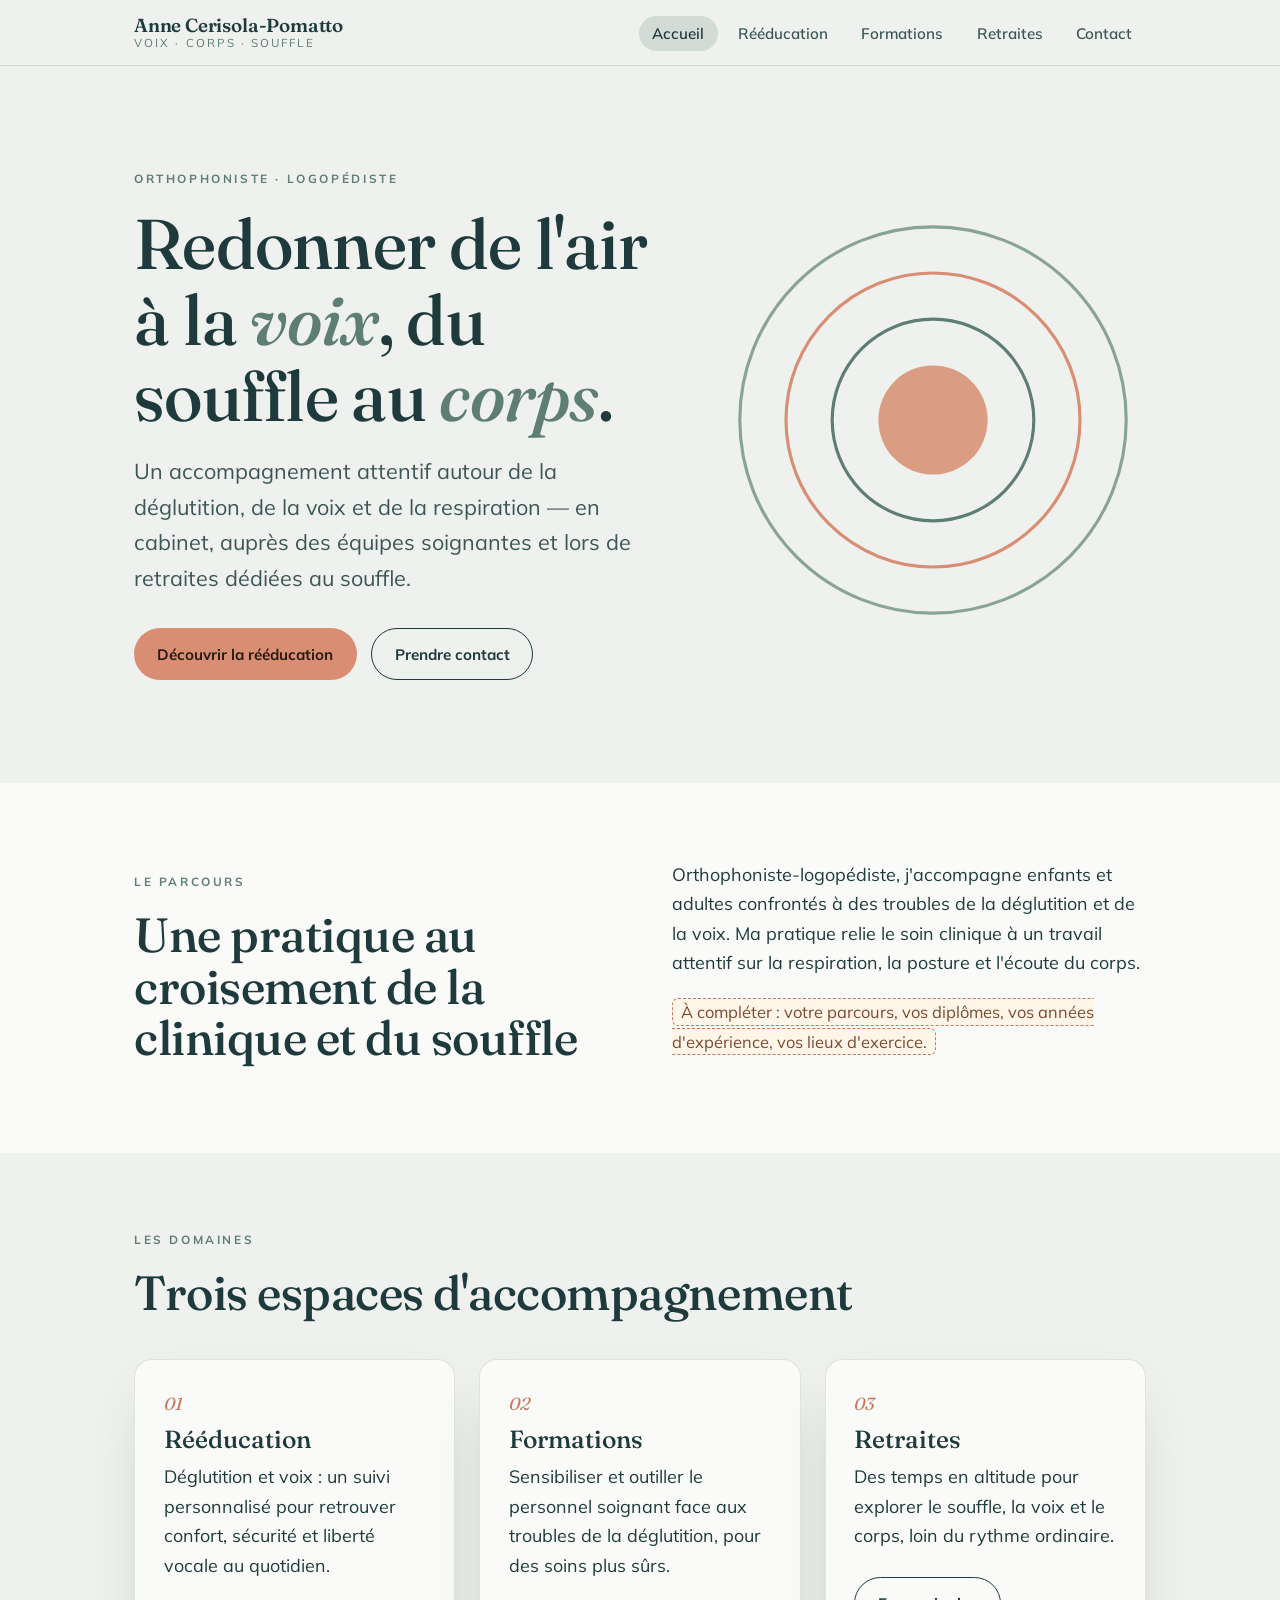
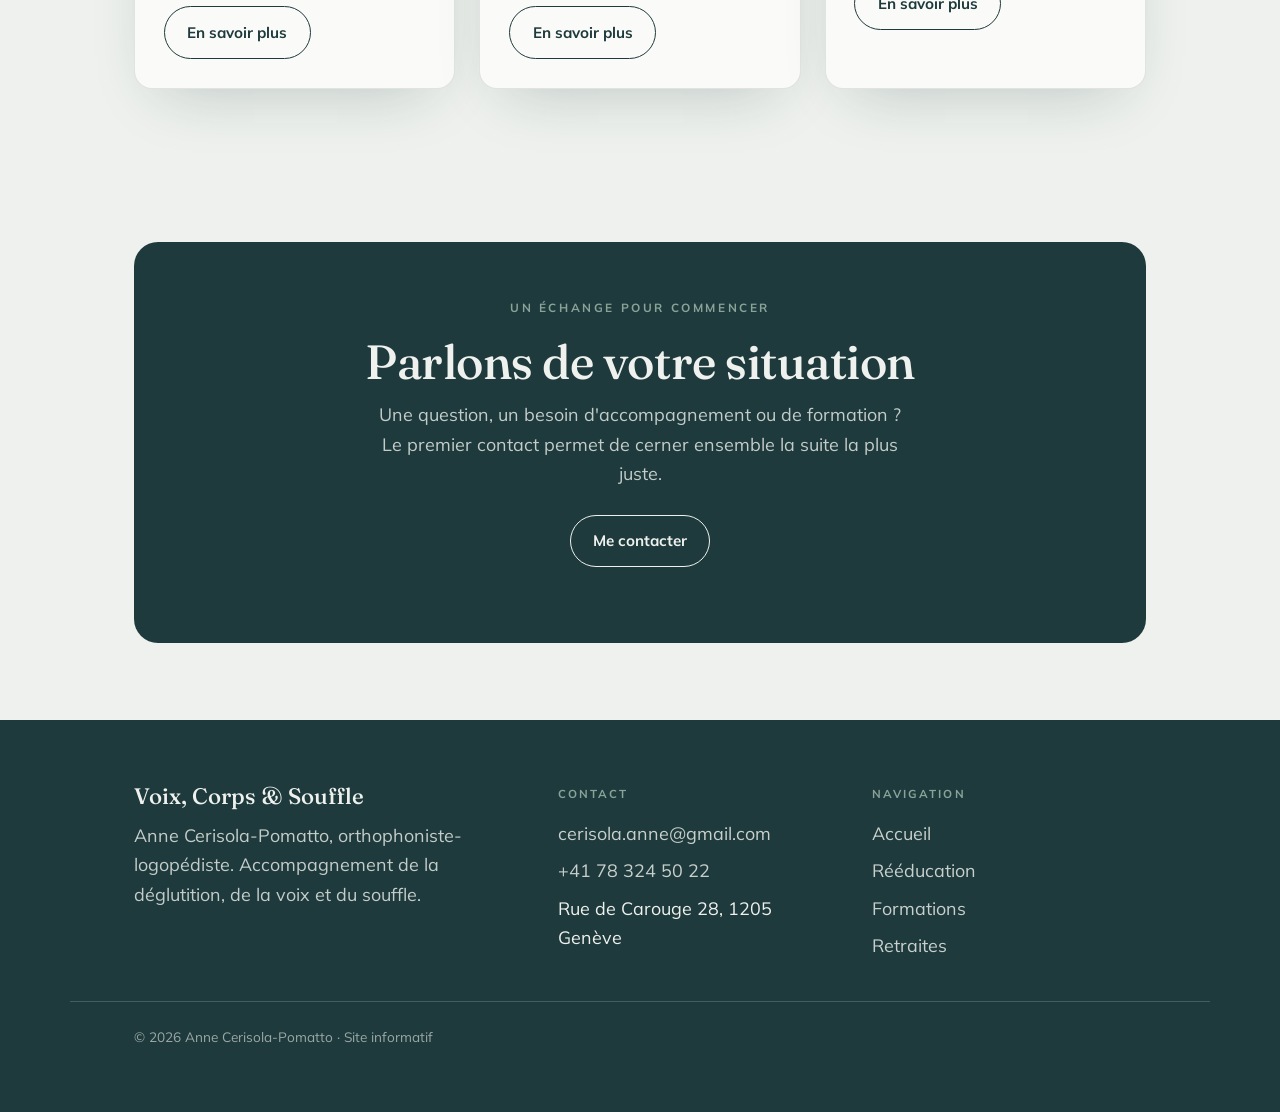
==== index.html @ 16ce8995 "Rename index (1).html to index.html" ====
<!DOCTYPE html>
<html lang="fr">
<head>
<meta charset="UTF-8">
<meta name="viewport" content="width=device-width, initial-scale=1.0">
<title>Anne Cerisola-Pomatto — Orthophoniste · Voix, Corps &amp; Souffle</title>
<meta name="description" content="Anne Cerisola-Pomatto, orthophoniste-logopédiste. Rééducation de la déglutition et de la voix, formation du personnel soignant et retraites autour du souffle et du corps.">
<link rel="stylesheet" href="style.css">
</head>
<body>

<header class="site-header">
  <nav class="nav wrap" aria-label="Navigation principale">
    <a class="brand" href="index.html">
      <b>Anne Cerisola-Pomatto</b>
      <span>Voix · Corps · Souffle</span>
    </a>
    <button class="nav-toggle" aria-label="Ouvrir le menu" aria-expanded="false" aria-controls="nav-links">
      <svg width="22" height="22" viewBox="0 0 24 24" fill="none" stroke="currentColor" stroke-width="2"><line x1="3" y1="6" x2="21" y2="6"/><line x1="3" y1="12" x2="21" y2="12"/><line x1="3" y1="18" x2="21" y2="18"/></svg>
    </button>
    <ul class="nav-links" id="nav-links">
      <li><a href="index.html" class="is-active" aria-current="page">Accueil</a></li>
      <li><a href="reeducation.html">Rééducation</a></li>
      <li><a href="formations.html">Formations</a></li>
      <li><a href="retraites.html">Retraites</a></li>
      <li><a href="#contact">Contact</a></li>
    </ul>
  </nav>
</header>

<main>

  <!-- HÉRO -->
  <section class="hero">
    <div class="wrap hero-inner">
      <div>
        <p class="eyebrow">Orthophoniste · Logopédiste</p>
        <h1>Redonner de l'air à la <em>voix</em>, du souffle au <em>corps</em>.</h1>
        <p class="lead">Un accompagnement attentif autour de la déglutition, de la voix et de la respiration — en cabinet, auprès des équipes soignantes et lors de retraites dédiées au souffle.</p>
        <div class="hero-cta">
          <a class="btn btn-primary" href="reeducation.html">Découvrir la rééducation</a>
          <a class="btn btn-ghost" href="#contact">Prendre contact</a>
        </div>
      </div>

      <!-- Signature : ondes de souffle -->
      <div class="breath" aria-hidden="true">
        <svg viewBox="0 0 200 200">
          <circle class="ring r1" cx="100" cy="100" r="92" fill="none" stroke="#8AA399" stroke-width="1.5"/>
          <circle class="ring r2" cx="100" cy="100" r="70" fill="none" stroke="#D98E73" stroke-width="1.5"/>
          <circle class="ring r3" cx="100" cy="100" r="48" fill="none" stroke="#5E7D74" stroke-width="1.5"/>
          <circle class="core" cx="100" cy="100" r="26" fill="#D98E73" opacity="0.85"/>
        </svg>
      </div>
    </div>
  </section>

  <!-- INTRODUCTION / PARCOURS -->
  <section class="section section--paper">
    <div class="wrap split">
      <div>
        <p class="eyebrow">Le parcours</p>
        <h2>Une pratique au croisement de la clinique et du souffle</h2>
      </div>
      <div>
        <p>Orthophoniste-logopédiste, j'accompagne enfants et adultes confrontés à des troubles de la déglutition et de la voix. Ma pratique relie le soin clinique à un travail attentif sur la respiration, la posture et l'écoute du corps.</p>
        <p><span class="todo">À compléter : votre parcours, vos diplômes, vos années d'expérience, vos lieux d'exercice.</span></p>
      </div>
    </div>
  </section>

  <!-- EXPERTISE / DOMAINES -->
  <section class="section">
    <div class="wrap">
      <p class="eyebrow">Les domaines</p>
      <h2 style="margin-bottom:2.5rem;">Trois espaces d'accompagnement</h2>
      <div class="grid grid-3">
        <article class="card">
          <span class="num">01</span>
          <h3>Rééducation</h3>
          <p>Déglutition et voix : un suivi personnalisé pour retrouver confort, sécurité et liberté vocale au quotidien.</p>
          <p><a class="btn btn-ghost" href="reeducation.html" style="margin-top:.4rem;">En savoir plus</a></p>
        </article>
        <article class="card">
          <span class="num">02</span>
          <h3>Formations</h3>
          <p>Sensibiliser et outiller le personnel soignant face aux troubles de la déglutition, pour des soins plus sûrs.</p>
          <p><a class="btn btn-ghost" href="formations.html" style="margin-top:.4rem;">En savoir plus</a></p>
        </article>
        <article class="card">
          <span class="num">03</span>
          <h3>Retraites</h3>
          <p>Des temps en altitude pour explorer le souffle, la voix et le corps, loin du rythme ordinaire.</p>
          <p><a class="btn btn-ghost" href="retraites.html" style="margin-top:.4rem;">En savoir plus</a></p>
        </article>
      </div>
    </div>
  </section>

  <!-- BANDEAU CTA -->
  <section class="section">
    <div class="wrap">
      <div class="cta-band">
        <p class="eyebrow" style="color:var(--sage);">Un échange pour commencer</p>
        <h2>Parlons de votre situation</h2>
        <p style="max-width:48ch;">Une question, un besoin d'accompagnement ou de formation&nbsp;? Le premier contact permet de cerner ensemble la suite la plus juste.</p>
        <p style="margin-top:1.6rem;"><a class="btn btn-ghost" href="#contact">Me contacter</a></p>
      </div>
    </div>
  </section>

</main>

<footer class="site-footer" id="contact">
  <div class="wrap footer-grid">
    <div>
      <h3>Voix, Corps &amp; Souffle</h3>
      <p style="color:rgba(238,241,237,.8); max-width:38ch;">Anne Cerisola-Pomatto, orthophoniste-logopédiste. Accompagnement de la déglutition, de la voix et du souffle.</p>
    </div>
    <div>
      <p class="footer-label">Contact</p>
      <ul>
        <li><a href="mailto:cerisola.anne@gmail.com">cerisola.anne@gmail.com</a></li>
        <li><a href="tel:+41783245022">+41 78 324 50 22</a></li>
        <li>Rue de Carouge 28, 1205 Genève</li>
      </ul>
    </div>
    <div>
      <p class="footer-label">Navigation</p>
      <ul>
        <li><a href="index.html">Accueil</a></li>
        <li><a href="reeducation.html">Rééducation</a></li>
        <li><a href="formations.html">Formations</a></li>
        <li><a href="retraites.html">Retraites</a></li>
      </ul>
    </div>
  </div>
  <div class="wrap footer-bottom">
    © <span id="year"></span> Anne Cerisola-Pomatto · Site informatif
  </div>
</footer>

<script src="main.js"></script>
<script>document.getElementById('year').textContent=new Date().getFullYear();</script>
</body>
</html>
---- style.css ----
/* =========================================================
   Voix, Corps & Souffle — feuille de style partagée
   Palette « souffle » : pétrole profond, brume, sauge, corail
   ========================================================= */

@import url('https://fonts.googleapis.com/css2?family=Fraunces:ital,opsz,wght@0,9..144,400;0,9..144,500;0,9..144,600;1,9..144,400&family=Mulish:wght@400;500;600;700&display=swap');

:root{
  --ink:        #1E3A3C;
  --ink-soft:   #3C5658;
  --mist:       #EEF1ED;
  --paper:      #FAFBF8;
  --sage:       #8AA399;
  --sage-deep:  #5E7D74;
  --souffle:    #D98E73;
  --souffle-deep:#C5765B;
  --line:       rgba(30,58,60,.12);
  --shadow:     0 24px 60px -28px rgba(30,58,60,.28);

  --display: "Fraunces", Georgia, serif;
  --body: "Mulish", system-ui, -apple-system, sans-serif;

  --wrap: 1140px;
  --gut: clamp(1.25rem, 5vw, 4rem);
}

*{ box-sizing:border-box; }

html{ scroll-behavior:smooth; }

body{
  margin:0;
  font-family:var(--body);
  color:var(--ink);
  background:var(--mist);
  line-height:1.65;
  font-size:clamp(1rem, .96rem + .25vw, 1.12rem);
  -webkit-font-smoothing:antialiased;
}

img{ max-width:100%; display:block; }
a{ color:inherit; }

/* ---------- Typographie ---------- */
h1,h2,h3{ font-family:var(--display); font-weight:500; line-height:1.08; margin:0; }
h1{ font-size:clamp(2.4rem, 1.6rem + 3.6vw, 4.4rem); letter-spacing:-.01em; }
h2{ font-size:clamp(1.9rem, 1.3rem + 2.4vw, 3rem); letter-spacing:-.01em; }
h3{ font-size:clamp(1.25rem, 1.05rem + .8vw, 1.55rem); }
p{ margin:0 0 1.1em; max-width:62ch; }

.eyebrow{
  font-family:var(--body);
  text-transform:uppercase;
  letter-spacing:.22em;
  font-size:.74rem;
  font-weight:700;
  color:var(--sage-deep);
  margin:0 0 1.1rem;
}

.lead{ font-size:clamp(1.1rem, 1rem + .5vw, 1.35rem); color:var(--ink-soft); }

/* ---------- Mise en page ---------- */
.wrap{ width:min(var(--wrap), 100%); margin-inline:auto; padding-inline:var(--gut); }
.section{ padding-block:clamp(3.5rem, 6vw, 6.5rem); }
.section--paper{ background:var(--paper); }

/* ---------- En-tête / navigation ---------- */
.site-header{
  position:sticky; top:0; z-index:50;
  background:rgba(238,241,237,.82);
  backdrop-filter:blur(10px);
  border-bottom:1px solid var(--line);
}
.nav{
  display:flex; align-items:center; justify-content:space-between;
  gap:1.5rem; padding-block:1rem;
}
.brand{ display:flex; flex-direction:column; line-height:1.1; text-decoration:none; }
.brand b{ font-family:var(--display); font-weight:600; font-size:1.18rem; letter-spacing:-.01em; }
.brand span{ font-size:.72rem; letter-spacing:.18em; text-transform:uppercase; color:var(--sage-deep); }

.nav-links{ display:flex; gap:.4rem; align-items:center; list-style:none; margin:0; padding:0; }
.nav-links a{
  text-decoration:none; font-weight:600; font-size:.95rem;
  padding:.5rem .85rem; border-radius:999px; color:var(--ink-soft);
  transition:color .2s, background .2s;
}
.nav-links a:hover{ color:var(--ink); background:rgba(138,163,153,.18); }
.nav-links a.is-active{ color:var(--ink); background:rgba(138,163,153,.28); }

.nav-toggle{
  display:none; background:none; border:1px solid var(--line);
  border-radius:10px; padding:.5rem .6rem; cursor:pointer; color:var(--ink);
}
.nav-toggle svg{ display:block; }

/* ---------- Boutons ---------- */
.btn{
  display:inline-flex; align-items:center; gap:.5rem;
  font-weight:700; font-size:.95rem; text-decoration:none;
  padding:.8rem 1.4rem; border-radius:999px; cursor:pointer; border:1px solid transparent;
  transition:transform .2s, background .2s, color .2s;
}
.btn-primary{ background:var(--souffle); color:#2a1c14; }
.btn-primary:hover{ background:var(--souffle-deep); color:#fff; transform:translateY(-2px); }
.btn-ghost{ border-color:var(--ink); color:var(--ink); }
.btn-ghost:hover{ background:var(--ink); color:var(--mist); transform:translateY(-2px); }

/* ---------- Hero ---------- */
.hero{ position:relative; overflow:hidden; }
.hero-inner{
  display:grid; grid-template-columns:1.1fr .9fr; gap:clamp(2rem,5vw,4rem);
  align-items:center; padding-block:clamp(3.5rem, 8vw, 7rem);
}
.hero h1{ margin-bottom:1.2rem; }
.hero h1 em{ font-style:italic; color:var(--sage-deep); }
.hero .lead{ margin-bottom:2rem; }
.hero-cta{ display:flex; flex-wrap:wrap; gap:.9rem; }

/* Signature : le « souffle » — ondes concentriques animées */
.breath{ position:relative; aspect-ratio:1; width:100%; max-width:420px; margin-inline:auto; }
.breath svg{ width:100%; height:100%; overflow:visible; }
.breath .ring{ transform-origin:center; transform-box:fill-box; }
.breath .r1{ animation:breathe 7s ease-in-out infinite; }
.breath .r2{ animation:breathe 7s ease-in-out infinite .8s; }
.breath .r3{ animation:breathe 7s ease-in-out infinite 1.6s; }
.breath .core{ animation:pulse 7s ease-in-out infinite; transform-origin:center; transform-box:fill-box; }

@keyframes breathe{
  0%,100%{ transform:scale(.62); opacity:.18; }
  50%{ transform:scale(1); opacity:.55; }
}
@keyframes pulse{
  0%,100%{ transform:scale(.92); }
  50%{ transform:scale(1.06); }
}

/* ---------- Cartes / grilles ---------- */
.grid{ display:grid; gap:1.5rem; }
.grid-2{ grid-template-columns:repeat(2,1fr); }
.grid-3{ grid-template-columns:repeat(3,1fr); }

.card{
  background:var(--paper); border:1px solid var(--line);
  border-radius:18px; padding:1.8rem; box-shadow:var(--shadow);
}
.card .num{
  font-family:var(--display); font-style:italic; font-size:1.1rem;
  color:var(--souffle-deep); margin-bottom:.5rem; display:block;
}
.card h3{ margin-bottom:.6rem; }
.card p:last-child{ margin-bottom:0; }

/* bloc deux colonnes texte + encadré */
.split{ display:grid; grid-template-columns:1fr 1fr; gap:clamp(2rem,5vw,4rem); align-items:center; }
.split.section--paper{ }

.note{
  background:rgba(138,163,153,.14); border-left:3px solid var(--sage);
  padding:1.25rem 1.4rem; border-radius:0 14px 14px 0; margin:1.5rem 0;
}
.note p:last-child{ margin-bottom:0; }

/* liste « cochée » */
.checks{ list-style:none; margin:1.2rem 0; padding:0; display:grid; gap:.7rem; }
.checks li{ position:relative; padding-left:1.9rem; }
.checks li::before{
  content:""; position:absolute; left:0; top:.55em; width:.7rem; height:.7rem;
  border-radius:50%; background:var(--souffle); box-shadow:0 0 0 4px rgba(217,142,115,.22);
}

/* bandeau d'appel à l'action */
.cta-band{ background:var(--ink); color:var(--mist); border-radius:24px; padding:clamp(2rem,5vw,3.5rem); text-align:center; }
.cta-band h2{ color:var(--mist); margin-bottom:.8rem; }
.cta-band p{ margin-inline:auto; color:rgba(238,241,237,.8); }
.cta-band .btn-ghost{ border-color:var(--mist); color:var(--mist); }
.cta-band .btn-ghost:hover{ background:var(--mist); color:var(--ink); }

/* éléments à compléter par l'éditrice du site */
.todo{ background:#FFF6E9; border:1px dashed var(--souffle-deep); color:#7a4a2e;
  padding:.15rem .5rem; border-radius:6px; font-size:.92em; }

/* ---------- Pied de page ---------- */
.site-footer{ background:var(--ink); color:var(--mist); padding-block:clamp(3rem,5vw,4.5rem); }
.footer-grid{ display:grid; grid-template-columns:1.4fr 1fr 1fr; gap:2.5rem; }
.site-footer h3{ color:var(--mist); font-size:1.4rem; margin-bottom:.8rem; }
.site-footer a{ color:rgba(238,241,237,.82); text-decoration:none; }
.site-footer a:hover{ color:#fff; text-decoration:underline; }
.site-footer ul{ list-style:none; margin:0; padding:0; display:grid; gap:.5rem; }
.footer-label{ text-transform:uppercase; letter-spacing:.18em; font-size:.72rem; font-weight:700; color:var(--sage); margin-bottom:1rem; }
.footer-bottom{ border-top:1px solid rgba(238,241,237,.18); margin-top:2.5rem; padding-top:1.5rem; font-size:.85rem; color:rgba(238,241,237,.6); }

/* ---------- Responsive ---------- */
@media (max-width:860px){
  .hero-inner{ grid-template-columns:1fr; }
  .breath{ order:-1; max-width:300px; }
  .grid-2,.grid-3,.split,.footer-grid{ grid-template-columns:1fr; }
  .nav-toggle{ display:inline-flex; }
  .nav-links{
    position:absolute; top:100%; left:0; right:0;
    flex-direction:column; align-items:stretch; gap:.25rem;
    background:var(--mist); border-bottom:1px solid var(--line);
    padding:1rem var(--gut); display:none;
  }
  .nav-links.open{ display:flex; }
  .nav-links a{ padding:.7rem .9rem; }
}

@media (prefers-reduced-motion:reduce){
  *{ animation:none !important; scroll-behavior:auto; }
}

:focus-visible{ outline:3px solid var(--souffle); outline-offset:3px; border-radius:6px; }
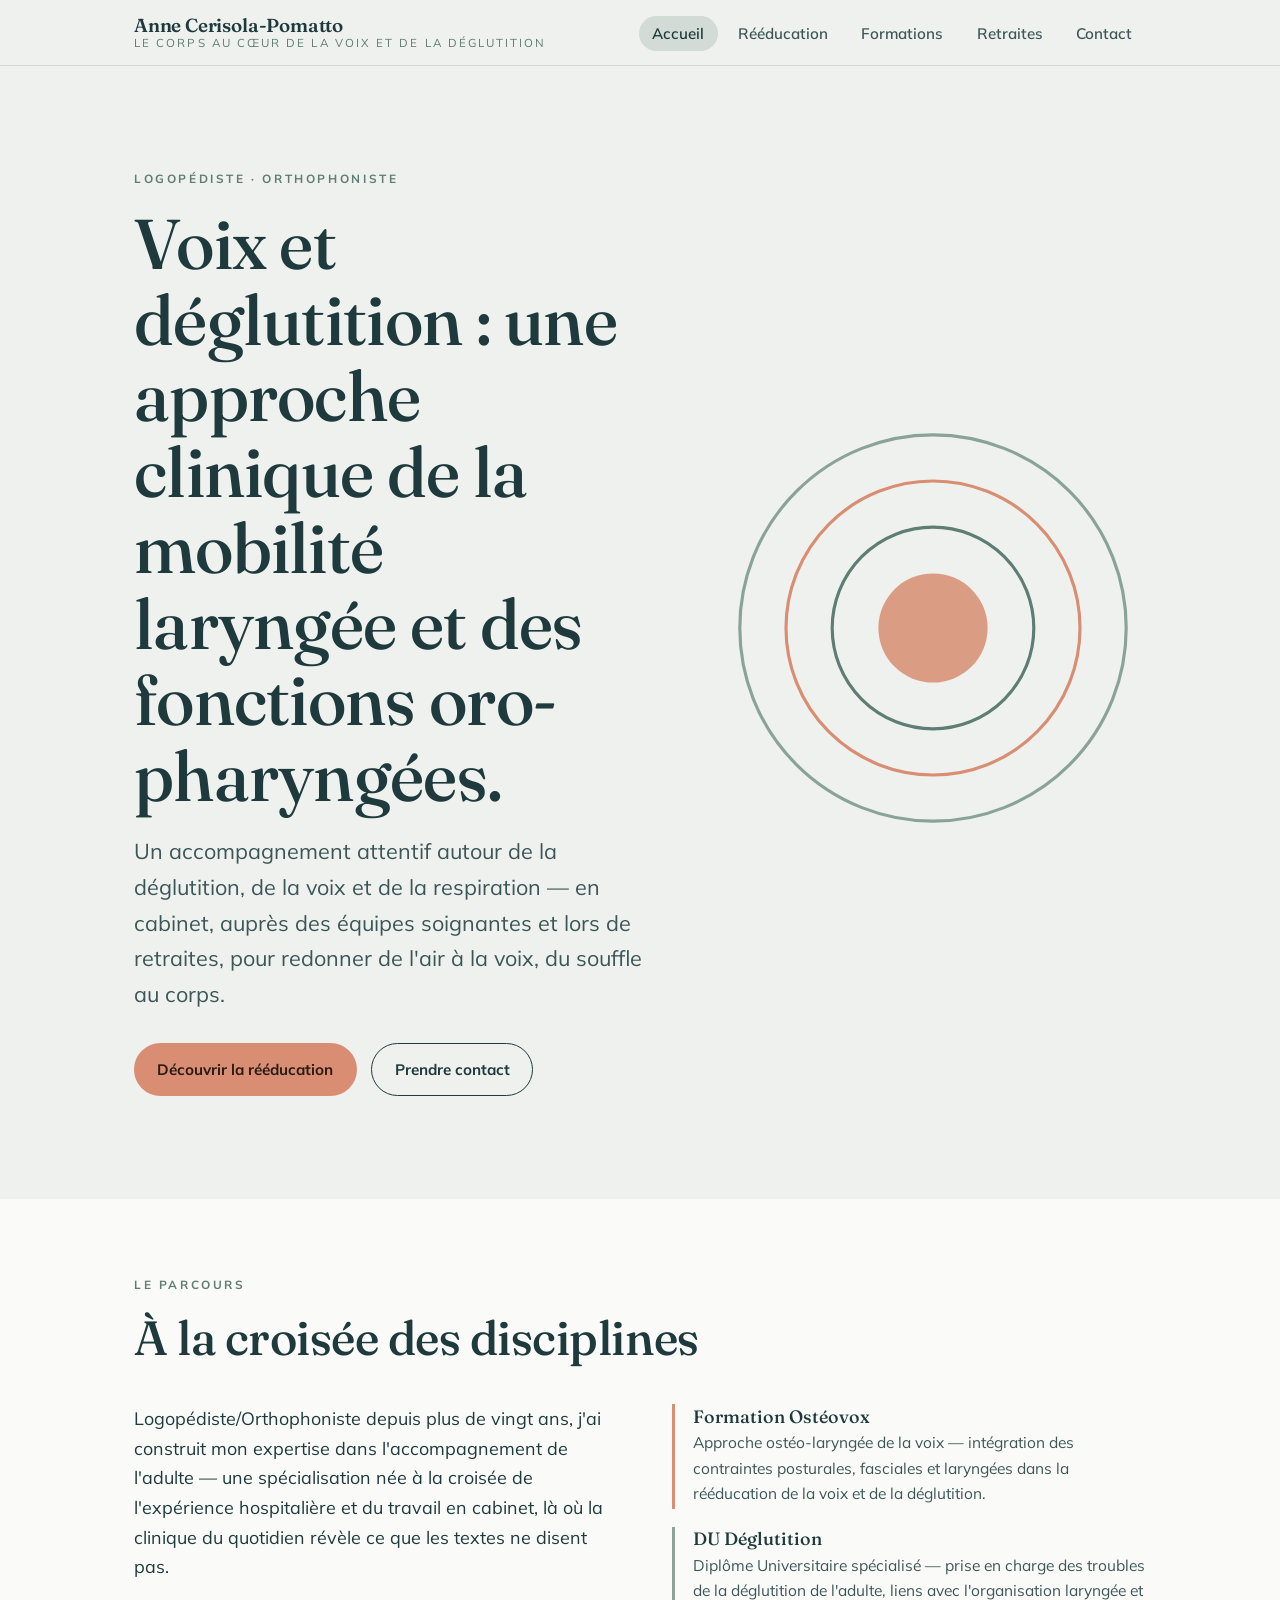
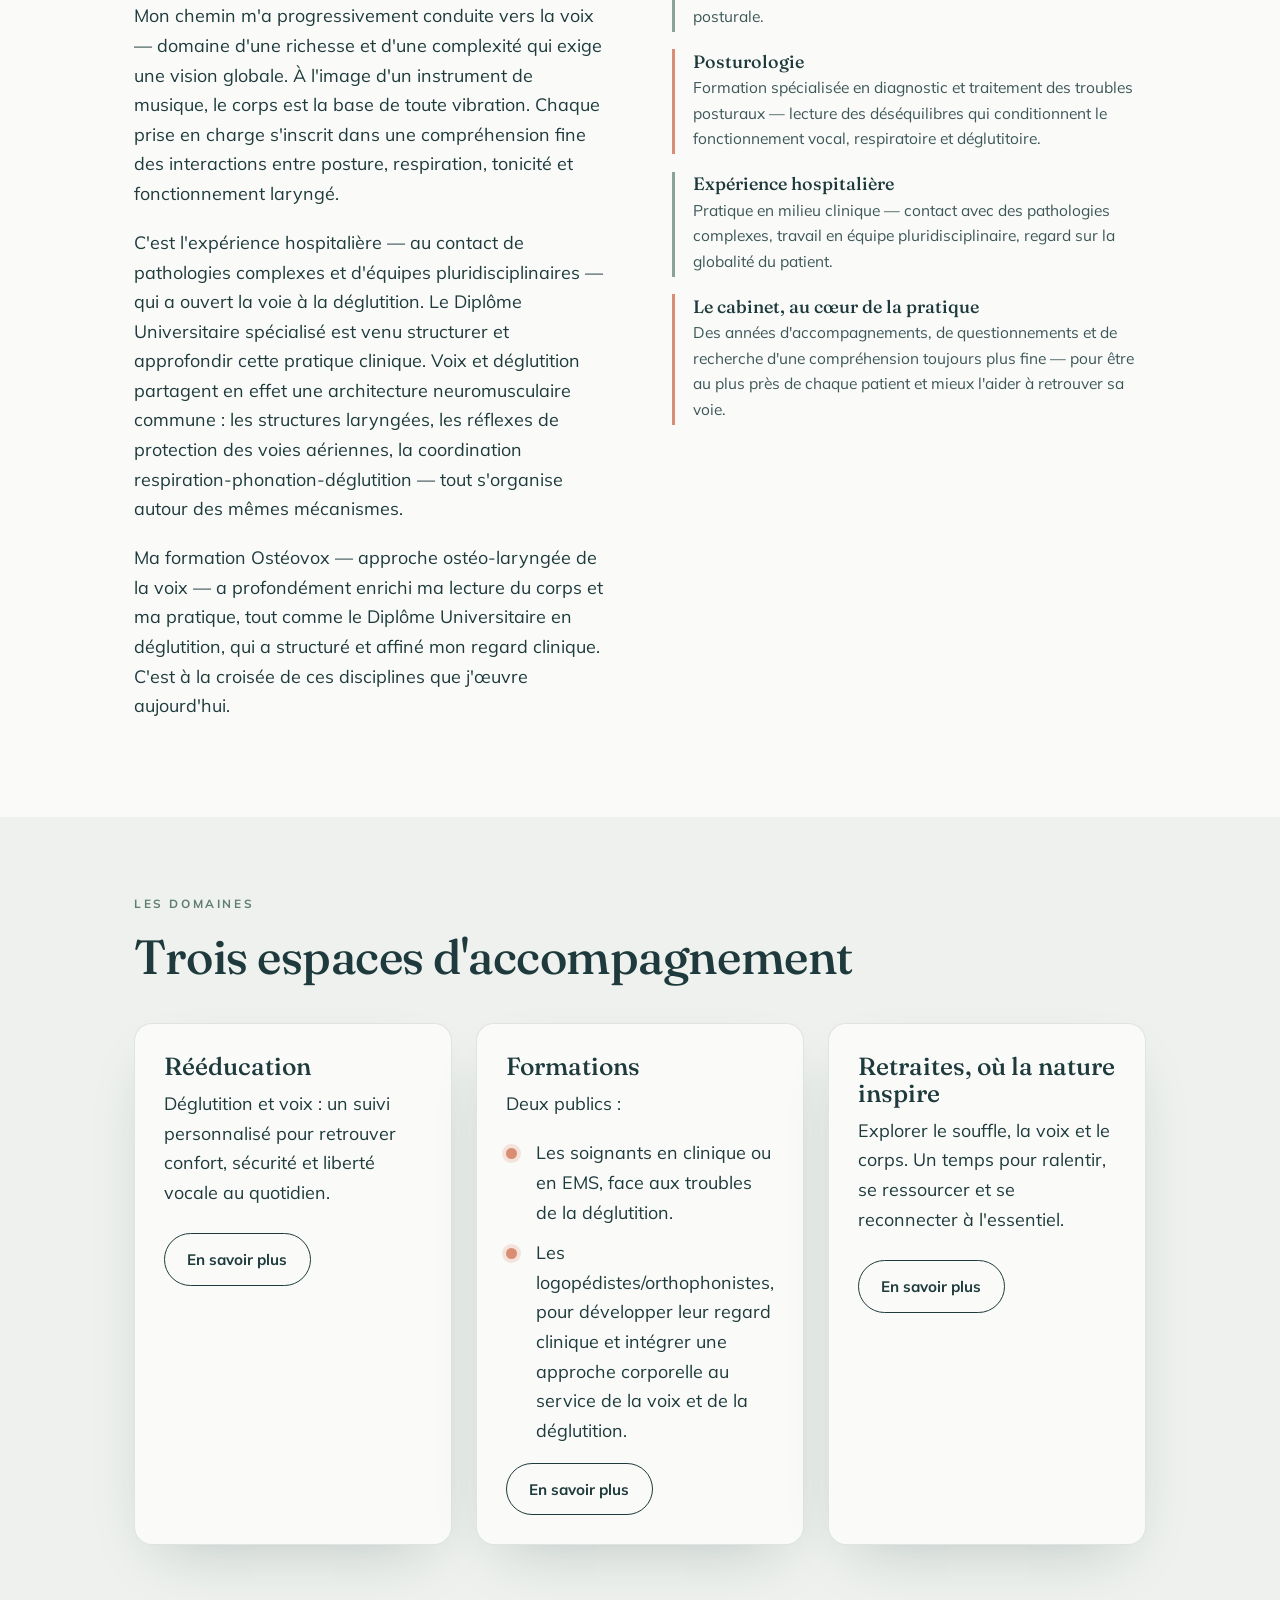
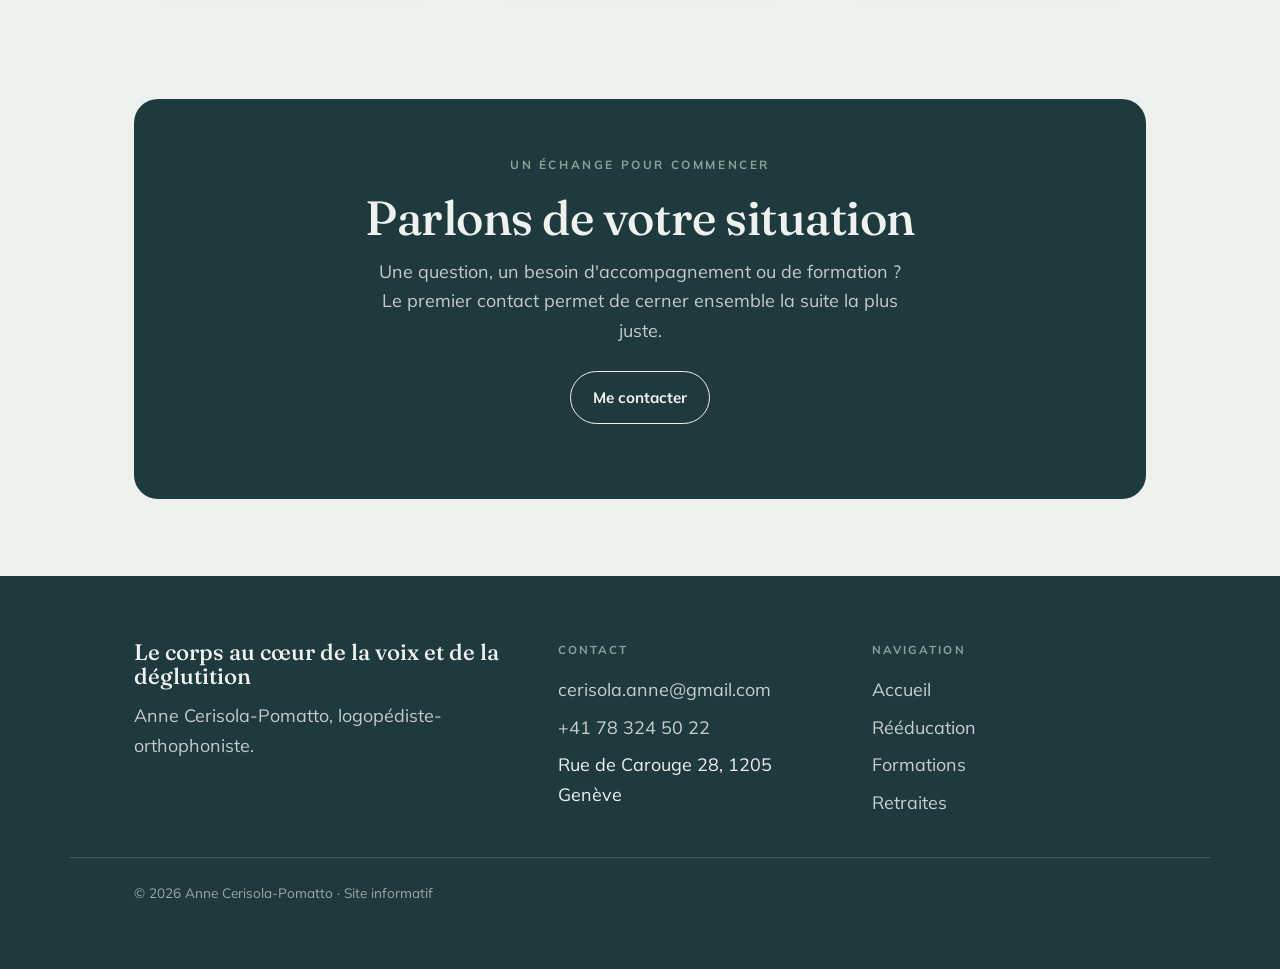
==== commit b10ef8ff: "Rename index (2).html to index.html" ====
--- a/index.html
+++ b/index.html
@@ -3,8 +3,8 @@
 <head>
 <meta charset="UTF-8">
 <meta name="viewport" content="width=device-width, initial-scale=1.0">
-<title>Anne Cerisola-Pomatto — Orthophoniste · Voix, Corps &amp; Souffle</title>
-<meta name="description" content="Anne Cerisola-Pomatto, orthophoniste-logopédiste. Rééducation de la déglutition et de la voix, formation du personnel soignant et retraites autour du souffle et du corps.">
+<title>Anne Cerisola-Pomatto — Logopédiste · Orthophoniste · Voix &amp; Déglutition</title>
+<meta name="description" content="Anne Cerisola-Pomatto, logopédiste-orthophoniste à Genève. Le corps au cœur de la voix et de la déglutition : rééducation, formation des soignants et retraites.">
 <link rel="stylesheet" href="style.css">
 </head>
 <body>
@@ -13,7 +13,7 @@
   <nav class="nav wrap" aria-label="Navigation principale">
     <a class="brand" href="index.html">
       <b>Anne Cerisola-Pomatto</b>
-      <span>Voix · Corps · Souffle</span>
+      <span>Le corps au cœur de la voix et de la déglutition</span>
     </a>
     <button class="nav-toggle" aria-label="Ouvrir le menu" aria-expanded="false" aria-controls="nav-links">
       <svg width="22" height="22" viewBox="0 0 24 24" fill="none" stroke="currentColor" stroke-width="2"><line x1="3" y1="6" x2="21" y2="6"/><line x1="3" y1="12" x2="21" y2="12"/><line x1="3" y1="18" x2="21" y2="18"/></svg>
@@ -34,9 +34,9 @@
   <section class="hero">
     <div class="wrap hero-inner">
       <div>
-        <p class="eyebrow">Orthophoniste · Logopédiste</p>
-        <h1>Redonner de l'air à la <em>voix</em>, du souffle au <em>corps</em>.</h1>
-        <p class="lead">Un accompagnement attentif autour de la déglutition, de la voix et de la respiration — en cabinet, auprès des équipes soignantes et lors de retraites dédiées au souffle.</p>
+        <p class="eyebrow">Logopédiste · Orthophoniste</p>
+        <h1>Voix et déglutition&nbsp;: une approche clinique de la mobilité laryngée et des fonctions oro-pharyngées.</h1>
+        <p class="lead">Un accompagnement attentif autour de la déglutition, de la voix et de la respiration — en cabinet, auprès des équipes soignantes et lors de retraites, pour redonner de l'air à la voix, du souffle au corps.</p>
         <div class="hero-cta">
           <a class="btn btn-primary" href="reeducation.html">Découvrir la rééducation</a>
           <a class="btn btn-ghost" href="#contact">Prendre contact</a>
@@ -57,14 +57,38 @@
 
   <!-- INTRODUCTION / PARCOURS -->
   <section class="section section--paper">
-    <div class="wrap split">
-      <div>
-        <p class="eyebrow">Le parcours</p>
-        <h2>Une pratique au croisement de la clinique et du souffle</h2>
-      </div>
-      <div>
-        <p>Orthophoniste-logopédiste, j'accompagne enfants et adultes confrontés à des troubles de la déglutition et de la voix. Ma pratique relie le soin clinique à un travail attentif sur la respiration, la posture et l'écoute du corps.</p>
-        <p><span class="todo">À compléter : votre parcours, vos diplômes, vos années d'expérience, vos lieux d'exercice.</span></p>
+    <div class="wrap">
+      <p class="eyebrow">Le parcours</p>
+      <h2 style="margin-bottom:2.5rem; max-width:22ch;">À la croisée des disciplines</h2>
+      <div class="split" style="align-items:start;">
+        <div>
+          <p>Logopédiste/Orthophoniste depuis plus de vingt ans, j'ai construit mon expertise dans l'accompagnement de l'adulte — une spécialisation née à la croisée de l'expérience hospitalière et du travail en cabinet, là où la clinique du quotidien révèle ce que les textes ne disent pas.</p>
+          <p>Mon chemin m'a progressivement conduite vers la voix — domaine d'une richesse et d'une complexité qui exige une vision globale. À l'image d'un instrument de musique, le corps est la base de toute vibration. Chaque prise en charge s'inscrit dans une compréhension fine des interactions entre posture, respiration, tonicité et fonctionnement laryngé.</p>
+          <p>C'est l'expérience hospitalière — au contact de pathologies complexes et d'équipes pluridisciplinaires — qui a ouvert la voie à la déglutition. Le Diplôme Universitaire spécialisé est venu structurer et approfondir cette pratique clinique. Voix et déglutition partagent en effet une architecture neuromusculaire commune&nbsp;: les structures laryngées, les réflexes de protection des voies aériennes, la coordination respiration-phonation-déglutition — tout s'organise autour des mêmes mécanismes.</p>
+          <p>Ma formation Ostéovox — approche ostéo-laryngée de la voix — a profondément enrichi ma lecture du corps et ma pratique, tout comme le Diplôme Universitaire en déglutition, qui a structuré et affiné mon regard clinique. C'est à la croisée de ces disciplines que j'œuvre aujourd'hui.</p>
+        </div>
+        <div class="grid" style="gap:1.1rem; align-content:start;">
+          <div style="border-left:3px solid var(--souffle); padding:.15rem 0 .15rem 1.1rem;">
+            <h3 style="font-size:1.12rem; margin-bottom:.25rem;">Formation Ostéovox</h3>
+            <p style="margin-bottom:0; color:var(--ink-soft); font-size:.97rem;">Approche ostéo-laryngée de la voix — intégration des contraintes posturales, fasciales et laryngées dans la rééducation de la voix et de la déglutition.</p>
+          </div>
+          <div style="border-left:3px solid var(--sage); padding:.15rem 0 .15rem 1.1rem;">
+            <h3 style="font-size:1.12rem; margin-bottom:.25rem;">DU Déglutition</h3>
+            <p style="margin-bottom:0; color:var(--ink-soft); font-size:.97rem;">Diplôme Universitaire spécialisé — prise en charge des troubles de la déglutition de l'adulte, liens avec l'organisation laryngée et posturale.</p>
+          </div>
+          <div style="border-left:3px solid var(--souffle); padding:.15rem 0 .15rem 1.1rem;">
+            <h3 style="font-size:1.12rem; margin-bottom:.25rem;">Posturologie</h3>
+            <p style="margin-bottom:0; color:var(--ink-soft); font-size:.97rem;">Formation spécialisée en diagnostic et traitement des troubles posturaux — lecture des déséquilibres qui conditionnent le fonctionnement vocal, respiratoire et déglutitoire.</p>
+          </div>
+          <div style="border-left:3px solid var(--sage); padding:.15rem 0 .15rem 1.1rem;">
+            <h3 style="font-size:1.12rem; margin-bottom:.25rem;">Expérience hospitalière</h3>
+            <p style="margin-bottom:0; color:var(--ink-soft); font-size:.97rem;">Pratique en milieu clinique — contact avec des pathologies complexes, travail en équipe pluridisciplinaire, regard sur la globalité du patient.</p>
+          </div>
+          <div style="border-left:3px solid var(--souffle); padding:.15rem 0 .15rem 1.1rem;">
+            <h3 style="font-size:1.12rem; margin-bottom:.25rem;">Le cabinet, au cœur de la pratique</h3>
+            <p style="margin-bottom:0; color:var(--ink-soft); font-size:.97rem;">Des années d'accompagnements, de questionnements et de recherche d'une compréhension toujours plus fine — pour être au plus près de chaque patient et mieux l'aider à retrouver sa voie.</p>
+          </div>
+        </div>
       </div>
     </div>
   </section>
@@ -76,21 +100,22 @@
       <h2 style="margin-bottom:2.5rem;">Trois espaces d'accompagnement</h2>
       <div class="grid grid-3">
         <article class="card">
-          <span class="num">01</span>
           <h3>Rééducation</h3>
-          <p>Déglutition et voix : un suivi personnalisé pour retrouver confort, sécurité et liberté vocale au quotidien.</p>
+          <p>Déglutition et voix&nbsp;: un suivi personnalisé pour retrouver confort, sécurité et liberté vocale au quotidien.</p>
           <p><a class="btn btn-ghost" href="reeducation.html" style="margin-top:.4rem;">En savoir plus</a></p>
         </article>
         <article class="card">
-          <span class="num">02</span>
           <h3>Formations</h3>
-          <p>Sensibiliser et outiller le personnel soignant face aux troubles de la déglutition, pour des soins plus sûrs.</p>
-          <p><a class="btn btn-ghost" href="formations.html" style="margin-top:.4rem;">En savoir plus</a></p>
+          <p>Deux publics&nbsp;:</p>
+          <ul class="checks" style="margin:.6rem 0 1rem;">
+            <li>Les soignants en clinique ou en EMS, face aux troubles de la déglutition.</li>
+            <li>Les logopédistes/orthophonistes, pour développer leur regard clinique et intégrer une approche corporelle au service de la voix et de la déglutition.</li>
+          </ul>
+          <p><a class="btn btn-ghost" href="formations.html" style="margin-top:.1rem;">En savoir plus</a></p>
         </article>
         <article class="card">
-          <span class="num">03</span>
-          <h3>Retraites</h3>
-          <p>Des temps en altitude pour explorer le souffle, la voix et le corps, loin du rythme ordinaire.</p>
+          <h3>Retraites, où la nature inspire</h3>
+          <p>Explorer le souffle, la voix et le corps. Un temps pour ralentir, se ressourcer et se reconnecter à l'essentiel.</p>
           <p><a class="btn btn-ghost" href="retraites.html" style="margin-top:.4rem;">En savoir plus</a></p>
         </article>
       </div>
@@ -114,8 +139,8 @@
 <footer class="site-footer" id="contact">
   <div class="wrap footer-grid">
     <div>
-      <h3>Voix, Corps &amp; Souffle</h3>
-      <p style="color:rgba(238,241,237,.8); max-width:38ch;">Anne Cerisola-Pomatto, orthophoniste-logopédiste. Accompagnement de la déglutition, de la voix et du souffle.</p>
+      <h3>Le corps au cœur de la voix et de la déglutition</h3>
+      <p style="color:rgba(238,241,237,.8); max-width:38ch;">Anne Cerisola-Pomatto, logopédiste-orthophoniste.</p>
     </div>
     <div>
       <p class="footer-label">Contact</p>
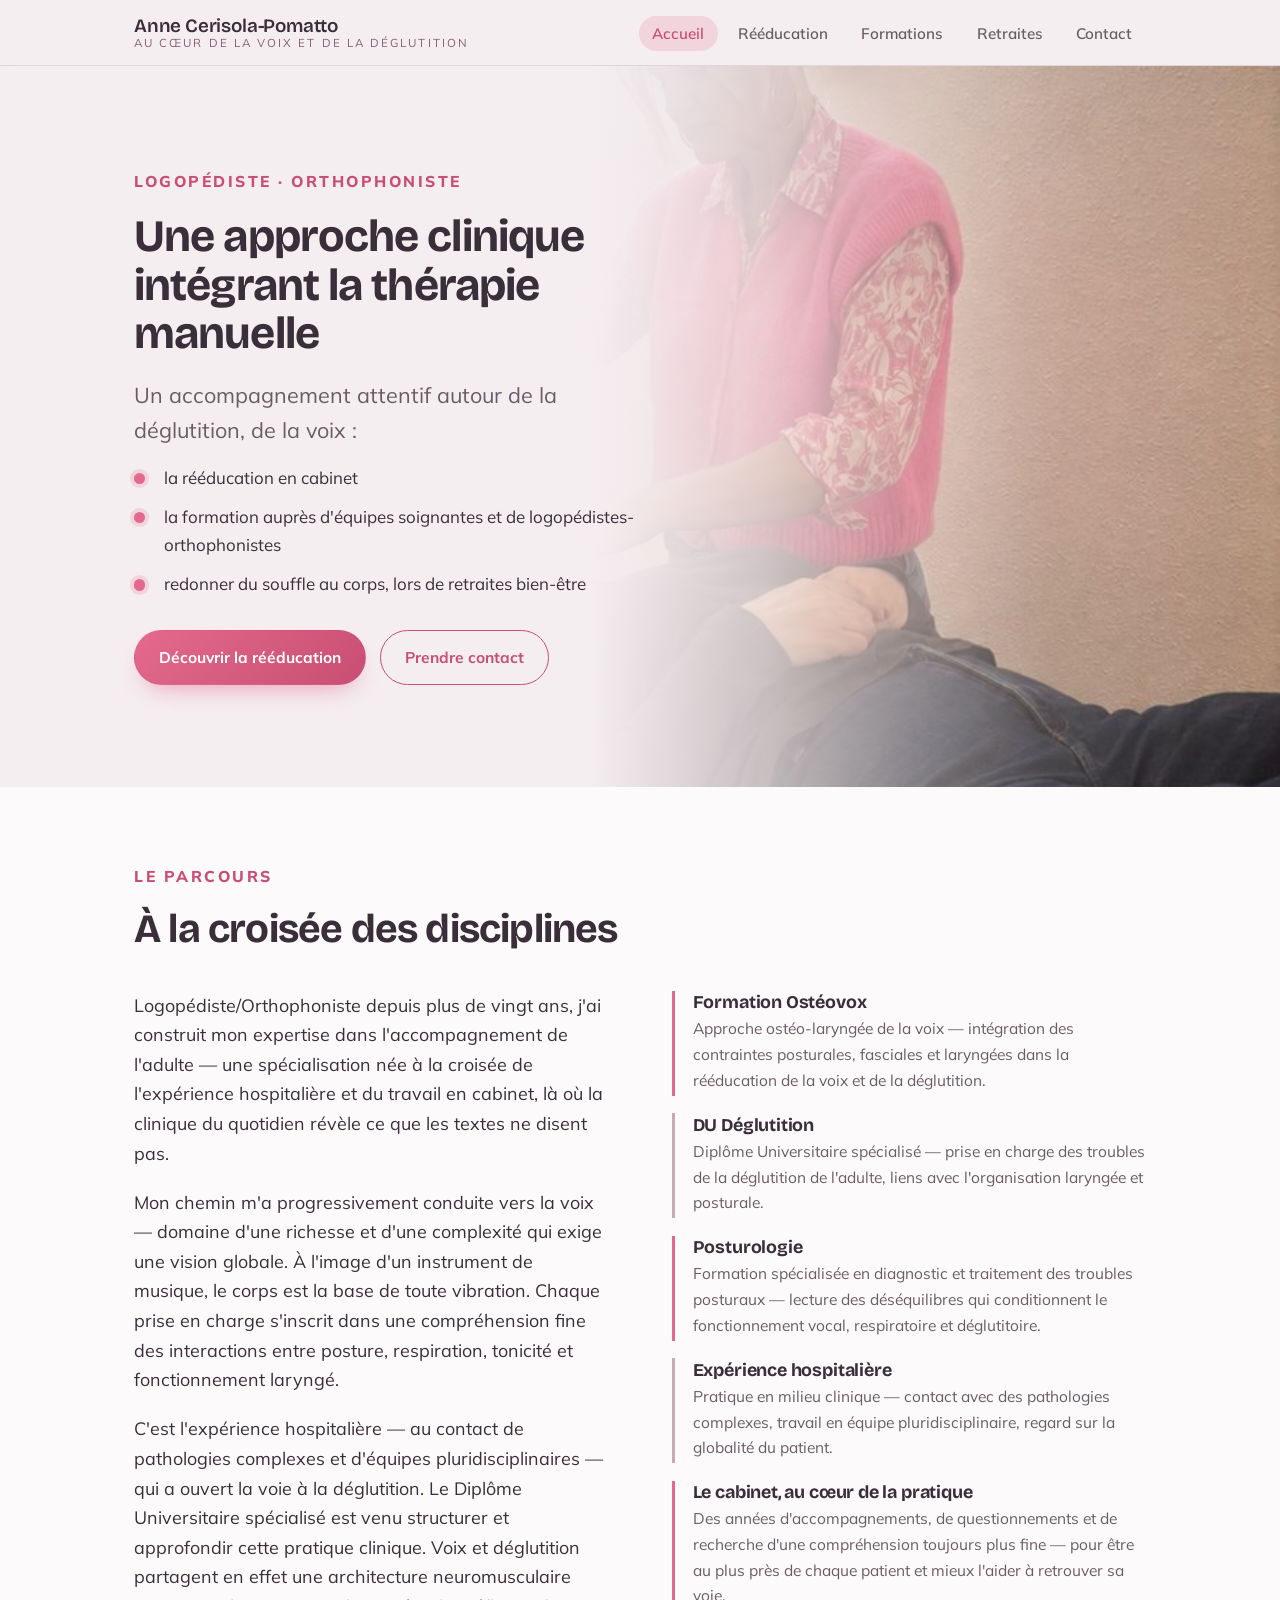
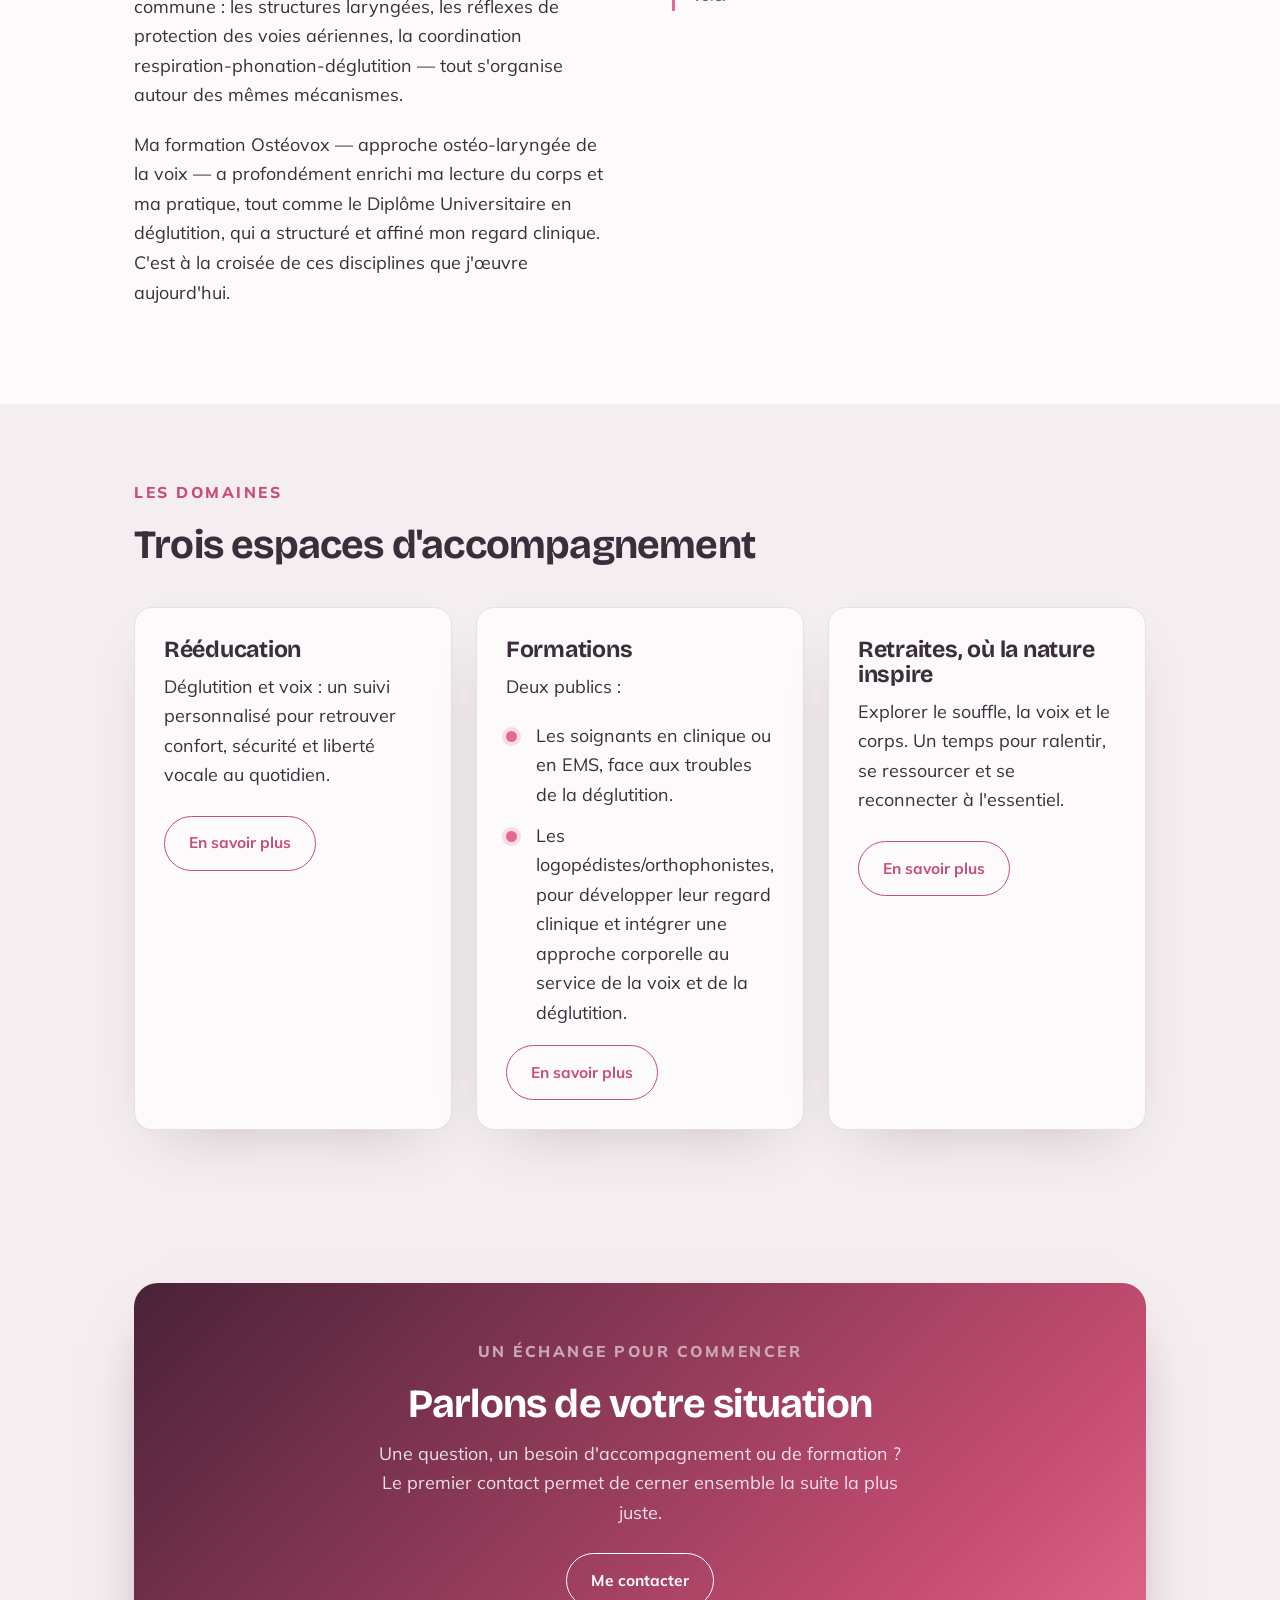
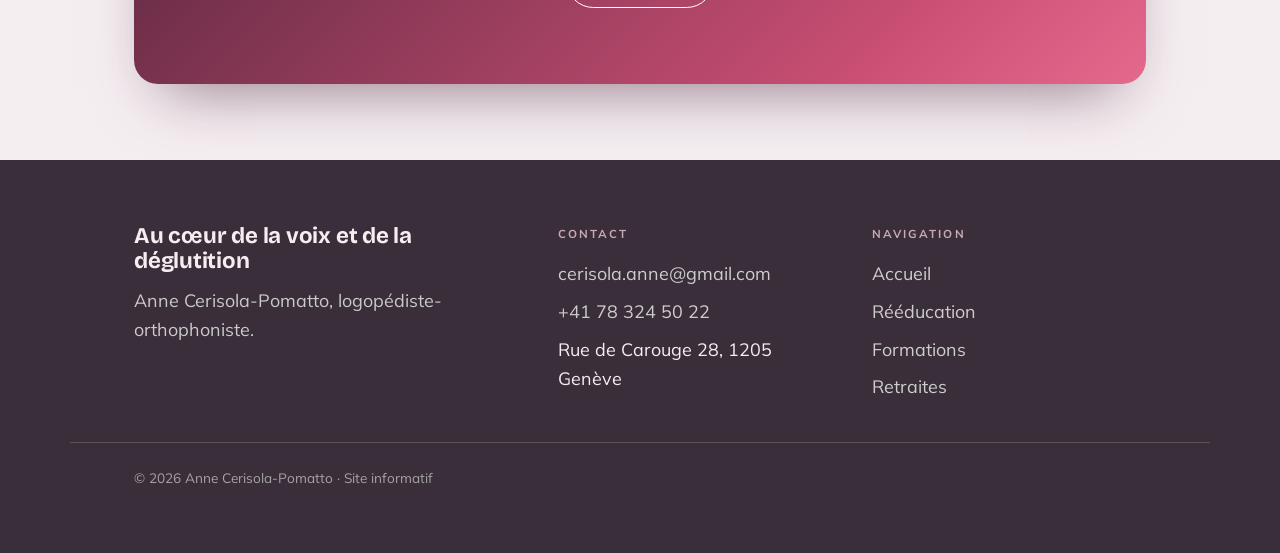
==== commit a3d1b5a9: "Rename index (4).html to index.html" ====
--- a/index.html
+++ b/index.html
@@ -4,7 +4,7 @@
 <meta charset="UTF-8">
 <meta name="viewport" content="width=device-width, initial-scale=1.0">
 <title>Anne Cerisola-Pomatto — Logopédiste · Orthophoniste · Voix &amp; Déglutition</title>
-<meta name="description" content="Anne Cerisola-Pomatto, logopédiste-orthophoniste à Genève. Le corps au cœur de la voix et de la déglutition : rééducation, formation des soignants et retraites.">
+<meta name="description" content="Anne Cerisola-Pomatto, logopédiste-orthophoniste à Genève. Au cœur de la voix et de la déglutition : rééducation, formation des soignants et retraites.">
 <link rel="stylesheet" href="style.css">
 </head>
 <body>
@@ -13,7 +13,7 @@
   <nav class="nav wrap" aria-label="Navigation principale">
     <a class="brand" href="index.html">
       <b>Anne Cerisola-Pomatto</b>
-      <span>Le corps au cœur de la voix et de la déglutition</span>
+      <span>Au cœur de la voix et de la déglutition</span>
     </a>
     <button class="nav-toggle" aria-label="Ouvrir le menu" aria-expanded="false" aria-controls="nav-links">
       <svg width="22" height="22" viewBox="0 0 24 24" fill="none" stroke="currentColor" stroke-width="2"><line x1="3" y1="6" x2="21" y2="6"/><line x1="3" y1="12" x2="21" y2="12"/><line x1="3" y1="18" x2="21" y2="18"/></svg>
@@ -31,26 +31,21 @@
 <main>
 
   <!-- HÉRO -->
-  <section class="hero">
+  <section class="hero hero--home">
     <div class="wrap hero-inner">
       <div>
         <p class="eyebrow">Logopédiste · Orthophoniste</p>
-        <h1>Voix et déglutition&nbsp;: une approche clinique de la mobilité laryngée et des fonctions oro-pharyngées.</h1>
-        <p class="lead">Un accompagnement attentif autour de la déglutition, de la voix et de la respiration — en cabinet, auprès des équipes soignantes et lors de retraites, pour redonner de l'air à la voix, du souffle au corps.</p>
+        <h1>Une approche clinique intégrant la thérapie manuelle</h1>
+        <p class="lead" style="margin-bottom:1rem;">Un accompagnement attentif autour de la déglutition, de la voix&nbsp;:</p>
+        <ul class="checks" style="margin:0 0 2rem; font-size:1.06rem;">
+          <li>la rééducation en cabinet</li>
+          <li>la formation auprès d'équipes soignantes et de logopédistes-orthophonistes</li>
+          <li>redonner du souffle au corps, lors de retraites bien-être</li>
+        </ul>
         <div class="hero-cta">
           <a class="btn btn-primary" href="reeducation.html">Découvrir la rééducation</a>
           <a class="btn btn-ghost" href="#contact">Prendre contact</a>
         </div>
-      </div>
-
-      <!-- Signature : ondes de souffle -->
-      <div class="breath" aria-hidden="true">
-        <svg viewBox="0 0 200 200">
-          <circle class="ring r1" cx="100" cy="100" r="92" fill="none" stroke="#8AA399" stroke-width="1.5"/>
-          <circle class="ring r2" cx="100" cy="100" r="70" fill="none" stroke="#D98E73" stroke-width="1.5"/>
-          <circle class="ring r3" cx="100" cy="100" r="48" fill="none" stroke="#5E7D74" stroke-width="1.5"/>
-          <circle class="core" cx="100" cy="100" r="26" fill="#D98E73" opacity="0.85"/>
-        </svg>
       </div>
     </div>
   </section>
@@ -139,7 +134,7 @@
 <footer class="site-footer" id="contact">
   <div class="wrap footer-grid">
     <div>
-      <h3>Le corps au cœur de la voix et de la déglutition</h3>
+      <h3>Au cœur de la voix et de la déglutition</h3>
       <p style="color:rgba(238,241,237,.8); max-width:38ch;">Anne Cerisola-Pomatto, logopédiste-orthophoniste.</p>
     </div>
     <div>
--- a/style.css
+++ b/style.css
@@ -3,21 +3,22 @@
    Palette « souffle » : pétrole profond, brume, sauge, corail
    ========================================================= */
 
-@import url('https://fonts.googleapis.com/css2?family=Fraunces:ital,opsz,wght@0,9..144,400;0,9..144,500;0,9..144,600;1,9..144,400&family=Mulish:wght@400;500;600;700&display=swap');
+@import url('https://fonts.googleapis.com/css2?family=Bricolage+Grotesque:opsz,wght@12..96,400..800&family=Mulish:wght@400;500;600;700&display=swap');
 
 :root{
-  --ink:        #1E3A3C;
-  --ink-soft:   #3C5658;
-  --mist:       #EEF1ED;
-  --paper:      #FAFBF8;
-  --sage:       #8AA399;
-  --sage-deep:  #5E7D74;
-  --souffle:    #D98E73;
-  --souffle-deep:#C5765B;
-  --line:       rgba(30,58,60,.12);
-  --shadow:     0 24px 60px -28px rgba(30,58,60,.28);
-
-  --display: "Fraunces", Georgia, serif;
+  --ink:        #3A2E3A;
+  --ink-soft:   #6A5C66;
+  --mist:       #F5EEF1;
+  --paper:      #FCFAFB;
+  --sage:       #C9A9B6;
+  --sage-deep:  #8A5E72;
+  --souffle:    #E36A8D;
+  --souffle-deep:#C84E73;
+  --plum:       #4A2238;
+  --line:       rgba(58,46,58,.12);
+  --shadow:     0 24px 60px -28px rgba(58,46,58,.26);
+
+  --display: "Bricolage Grotesque", system-ui, sans-serif;
   --body: "Mulish", system-ui, -apple-system, sans-serif;
 
   --wrap: 1140px;
@@ -42,19 +43,19 @@
 a{ color:inherit; }
 
 /* ---------- Typographie ---------- */
-h1,h2,h3{ font-family:var(--display); font-weight:500; line-height:1.08; margin:0; }
-h1{ font-size:clamp(2.4rem, 1.6rem + 3.6vw, 4.4rem); letter-spacing:-.01em; }
-h2{ font-size:clamp(1.9rem, 1.3rem + 2.4vw, 3rem); letter-spacing:-.01em; }
-h3{ font-size:clamp(1.25rem, 1.05rem + .8vw, 1.55rem); }
+h1,h2,h3{ font-family:var(--display); font-weight:700; line-height:1.08; margin:0; }
+h1{ font-size:clamp(1.9rem, 1.4rem + 1.8vw, 2.8rem); letter-spacing:-.02em; }
+h2{ font-size:clamp(1.7rem, 1.3rem + 1.6vw, 2.5rem); letter-spacing:-.02em; }
+h3{ font-size:clamp(1.2rem, 1.05rem + .6vw, 1.45rem); letter-spacing:-.01em; }
 p{ margin:0 0 1.1em; max-width:62ch; }
 
 .eyebrow{
   font-family:var(--body);
   text-transform:uppercase;
-  letter-spacing:.22em;
-  font-size:.74rem;
-  font-weight:700;
-  color:var(--sage-deep);
+  letter-spacing:.16em;
+  font-size:.98rem;
+  font-weight:800;
+  color:var(--souffle-deep);
   margin:0 0 1.1rem;
 }
 
@@ -68,7 +69,7 @@
 /* ---------- En-tête / navigation ---------- */
 .site-header{
   position:sticky; top:0; z-index:50;
-  background:rgba(238,241,237,.82);
+  background:rgba(245,238,241,.82);
   backdrop-filter:blur(10px);
   border-bottom:1px solid var(--line);
 }
@@ -86,8 +87,8 @@
   padding:.5rem .85rem; border-radius:999px; color:var(--ink-soft);
   transition:color .2s, background .2s;
 }
-.nav-links a:hover{ color:var(--ink); background:rgba(138,163,153,.18); }
-.nav-links a.is-active{ color:var(--ink); background:rgba(138,163,153,.28); }
+.nav-links a:hover{ color:var(--ink); background:rgba(227,106,141,.14); }
+.nav-links a.is-active{ color:var(--souffle-deep); background:rgba(227,106,141,.20); }
 
 .nav-toggle{
   display:none; background:none; border:1px solid var(--line);
@@ -98,17 +99,22 @@
 /* ---------- Boutons ---------- */
 .btn{
   display:inline-flex; align-items:center; gap:.5rem;
-  font-weight:700; font-size:.95rem; text-decoration:none;
-  padding:.8rem 1.4rem; border-radius:999px; cursor:pointer; border:1px solid transparent;
-  transition:transform .2s, background .2s, color .2s;
-}
-.btn-primary{ background:var(--souffle); color:#2a1c14; }
-.btn-primary:hover{ background:var(--souffle-deep); color:#fff; transform:translateY(-2px); }
-.btn-ghost{ border-color:var(--ink); color:var(--ink); }
-.btn-ghost:hover{ background:var(--ink); color:var(--mist); transform:translateY(-2px); }
+  font-weight:700; font-size:.97rem; text-decoration:none;
+  padding:.85rem 1.5rem; border-radius:999px; cursor:pointer; border:1.5px solid transparent;
+  transition:transform .2s ease, box-shadow .2s ease, background .2s, color .2s;
+}
+.btn-primary{ background:linear-gradient(135deg, var(--souffle), var(--souffle-deep)); color:#fff; box-shadow:0 12px 26px -12px rgba(227,106,141,.7); }
+.btn-primary:hover{ transform:translateY(-3px); box-shadow:0 18px 32px -12px rgba(227,106,141,.75); }
+.btn-ghost{ border-color:var(--souffle-deep); color:var(--souffle-deep); }
+.btn-ghost:hover{ background:var(--souffle-deep); color:#fff; transform:translateY(-3px); }
 
 /* ---------- Hero ---------- */
-.hero{ position:relative; overflow:hidden; }
+.hero{ position:relative; overflow:hidden;
+  background:
+    radial-gradient(900px 520px at 88% -8%, rgba(227,106,141,.20), transparent 62%),
+    radial-gradient(700px 500px at -5% 30%, rgba(201,169,182,.22), transparent 60%),
+    var(--mist);
+}
 .hero-inner{
   display:grid; grid-template-columns:1.1fr .9fr; gap:clamp(2rem,5vw,4rem);
   align-items:center; padding-block:clamp(3.5rem, 8vw, 7rem);
@@ -118,14 +124,33 @@
 .hero .lead{ margin-bottom:2rem; }
 .hero-cta{ display:flex; flex-wrap:wrap; gap:.9rem; }
 
+/* Accueil : photo en fond */
+.hero--home{
+  background:
+    linear-gradient(90deg,
+      var(--mist) 0%, var(--mist) 46%,
+      rgba(245,238,241,.78) 60%,
+      rgba(245,238,241,.20) 82%,
+      rgba(245,238,241,0) 100%),
+    url('cabinet.jpg') center right / cover no-repeat;
+}
+.hero--home .hero-inner > div{ max-width:600px; }
+@media (max-width:860px){
+  .hero--home{
+    background:
+      linear-gradient(180deg, rgba(245,238,241,.94) 0%, rgba(245,238,241,.88) 50%, rgba(245,238,241,.80) 100%),
+      url('cabinet.jpg') center 20% / cover no-repeat;
+  }
+}
+
 /* Signature : le « souffle » — ondes concentriques animées */
 .breath{ position:relative; aspect-ratio:1; width:100%; max-width:420px; margin-inline:auto; }
 .breath svg{ width:100%; height:100%; overflow:visible; }
 .breath .ring{ transform-origin:center; transform-box:fill-box; }
-.breath .r1{ animation:breathe 7s ease-in-out infinite; }
-.breath .r2{ animation:breathe 7s ease-in-out infinite .8s; }
-.breath .r3{ animation:breathe 7s ease-in-out infinite 1.6s; }
-.breath .core{ animation:pulse 7s ease-in-out infinite; transform-origin:center; transform-box:fill-box; }
+.breath .r1{ animation:breathe 6s ease-in-out infinite; }
+.breath .r2{ animation:breathe 6s ease-in-out infinite .8s; }
+.breath .r3{ animation:breathe 6s ease-in-out infinite 1.6s; }
+.breath .core{ animation:pulse 6s ease-in-out infinite; transform-origin:center; transform-box:fill-box; }
 
 @keyframes breathe{
   0%,100%{ transform:scale(.62); opacity:.18; }
@@ -144,7 +169,9 @@
 .card{
   background:var(--paper); border:1px solid var(--line);
   border-radius:18px; padding:1.8rem; box-shadow:var(--shadow);
-}
+  transition:transform .22s ease, box-shadow .22s ease;
+}
+.card:hover{ transform:translateY(-5px); box-shadow:0 30px 60px -26px rgba(58,46,58,.34); }
 .card .num{
   font-family:var(--display); font-style:italic; font-size:1.1rem;
   color:var(--souffle-deep); margin-bottom:.5rem; display:block;
@@ -157,7 +184,7 @@
 .split.section--paper{ }
 
 .note{
-  background:rgba(138,163,153,.14); border-left:3px solid var(--sage);
+  background:rgba(227,106,141,.10); border-left:3px solid var(--souffle);
   padding:1.25rem 1.4rem; border-radius:0 14px 14px 0; margin:1.5rem 0;
 }
 .note p:last-child{ margin-bottom:0; }
@@ -167,15 +194,16 @@
 .checks li{ position:relative; padding-left:1.9rem; }
 .checks li::before{
   content:""; position:absolute; left:0; top:.55em; width:.7rem; height:.7rem;
-  border-radius:50%; background:var(--souffle); box-shadow:0 0 0 4px rgba(217,142,115,.22);
+  border-radius:50%; background:var(--souffle); box-shadow:0 0 0 4px rgba(227,106,141,.20);
 }
 
 /* bandeau d'appel à l'action */
-.cta-band{ background:var(--ink); color:var(--mist); border-radius:24px; padding:clamp(2rem,5vw,3.5rem); text-align:center; }
-.cta-band h2{ color:var(--mist); margin-bottom:.8rem; }
-.cta-band p{ margin-inline:auto; color:rgba(238,241,237,.8); }
-.cta-band .btn-ghost{ border-color:var(--mist); color:var(--mist); }
-.cta-band .btn-ghost:hover{ background:var(--mist); color:var(--ink); }
+.cta-band{ background:linear-gradient(135deg, var(--plum) 0%, var(--souffle-deep) 78%, var(--souffle) 100%); color:#fff; border-radius:24px; padding:clamp(2rem,5vw,3.5rem); text-align:center; box-shadow:0 30px 60px -28px rgba(74,34,56,.6); }
+.cta-band h2{ color:#fff; margin-bottom:.8rem; }
+.cta-band p{ margin-inline:auto; color:rgba(255,255,255,.85); }
+.cta-band .eyebrow{ color:rgba(255,255,255,.85); }
+.cta-band .btn-ghost{ border-color:#fff; color:#fff; }
+.cta-band .btn-ghost:hover{ background:#fff; color:var(--souffle-deep); }
 
 /* éléments à compléter par l'éditrice du site */
 .todo{ background:#FFF6E9; border:1px dashed var(--souffle-deep); color:#7a4a2e;
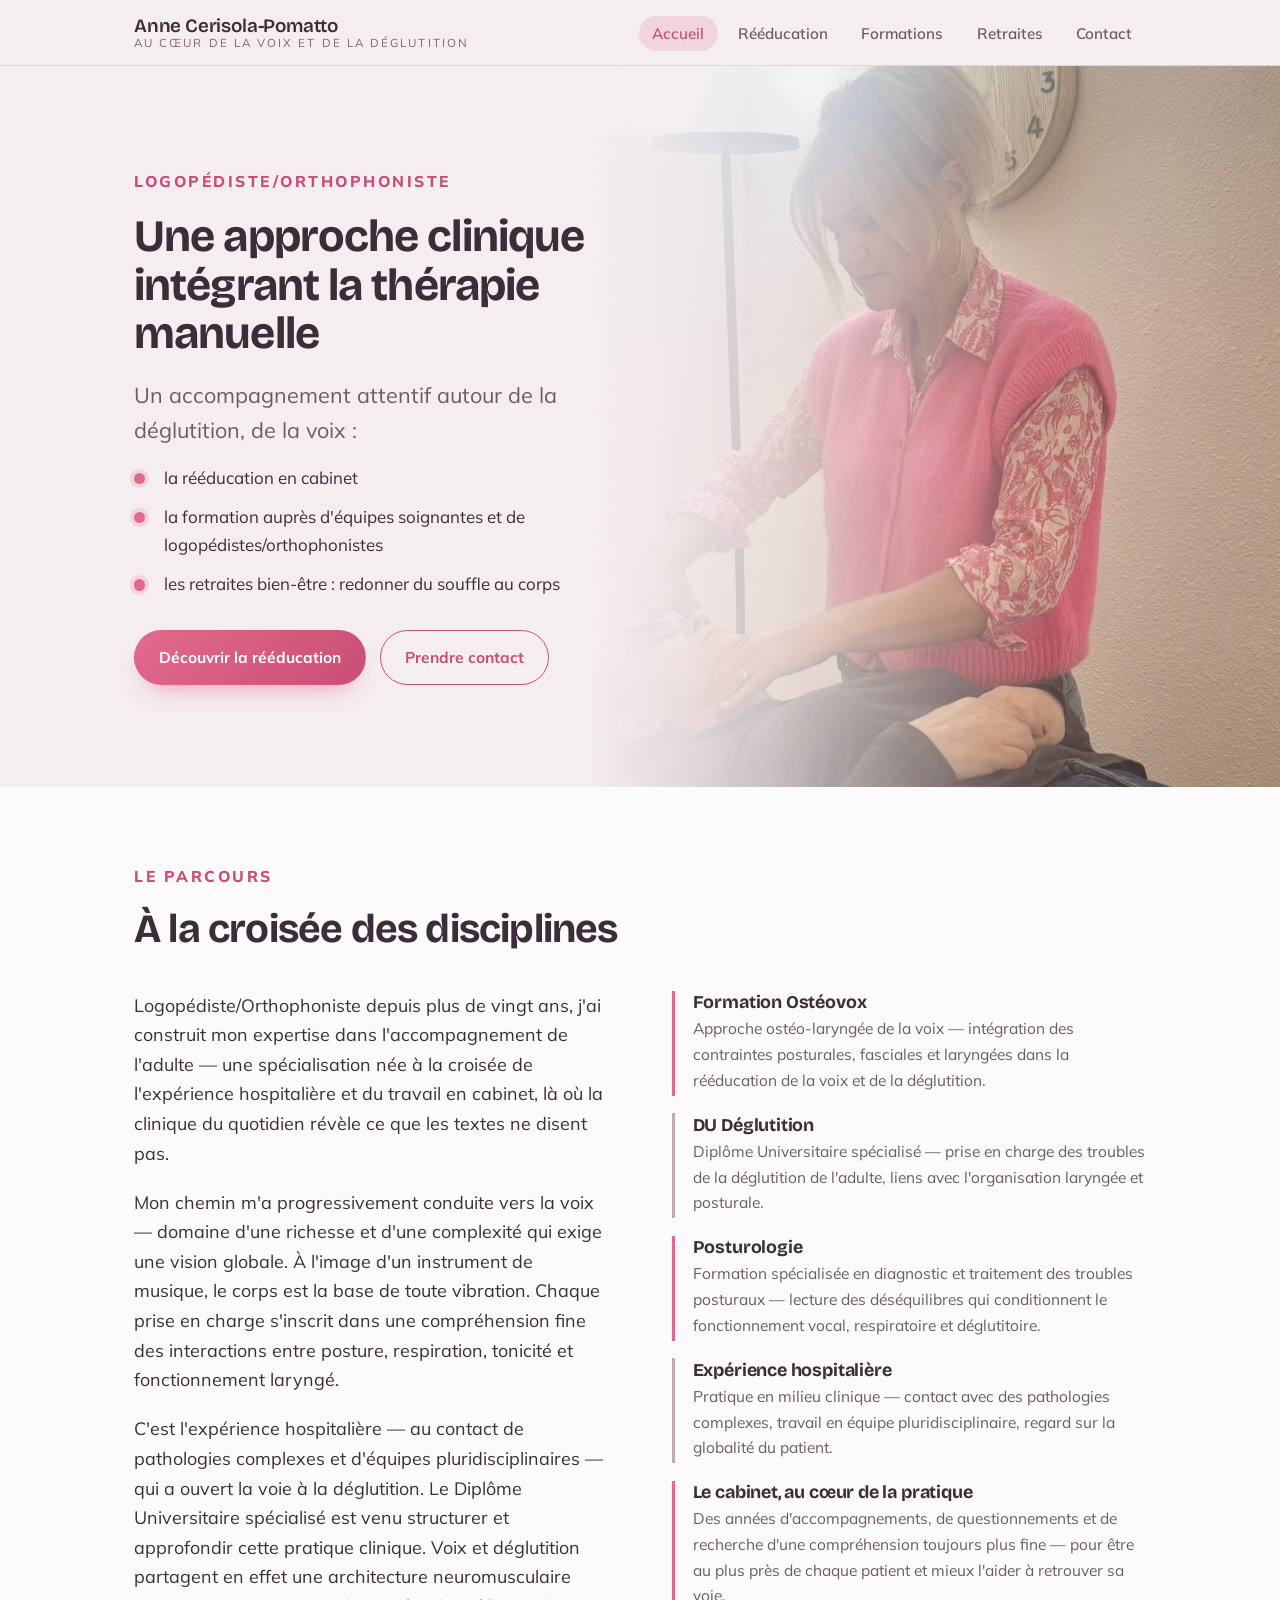
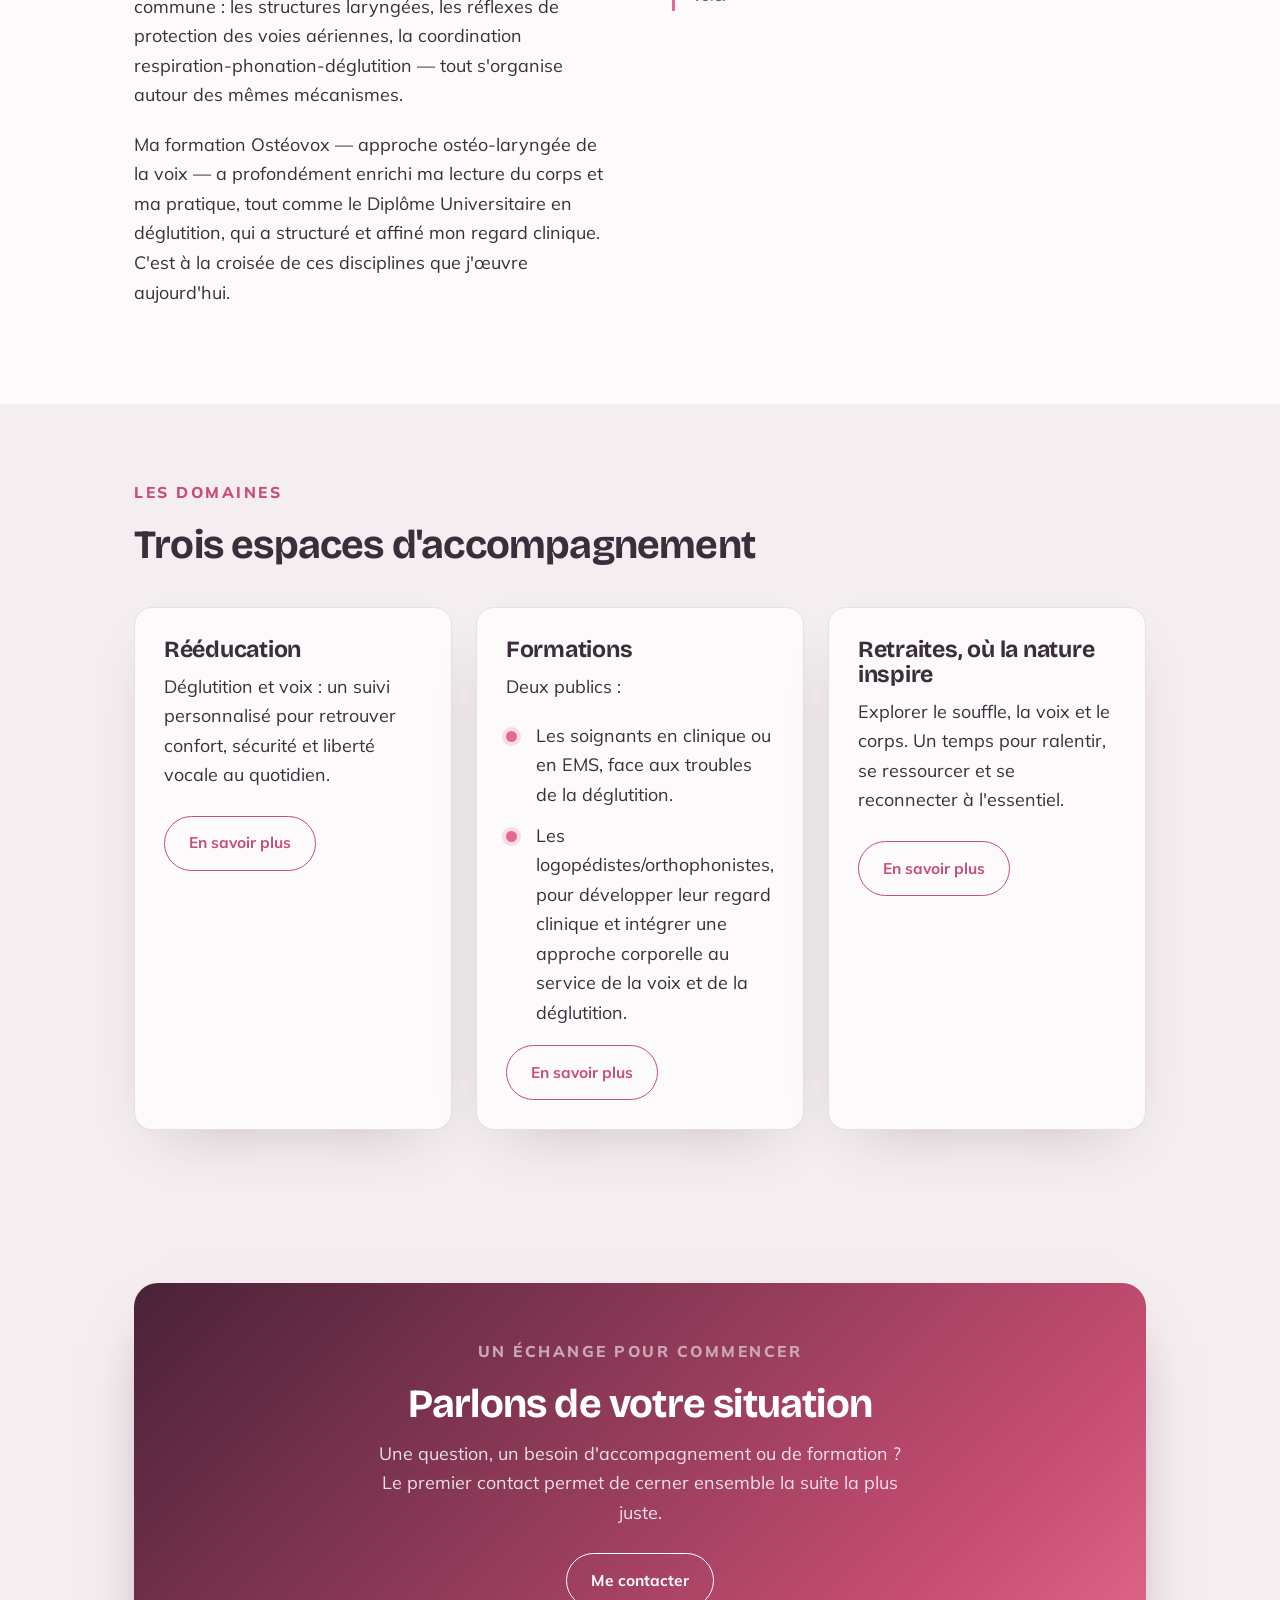
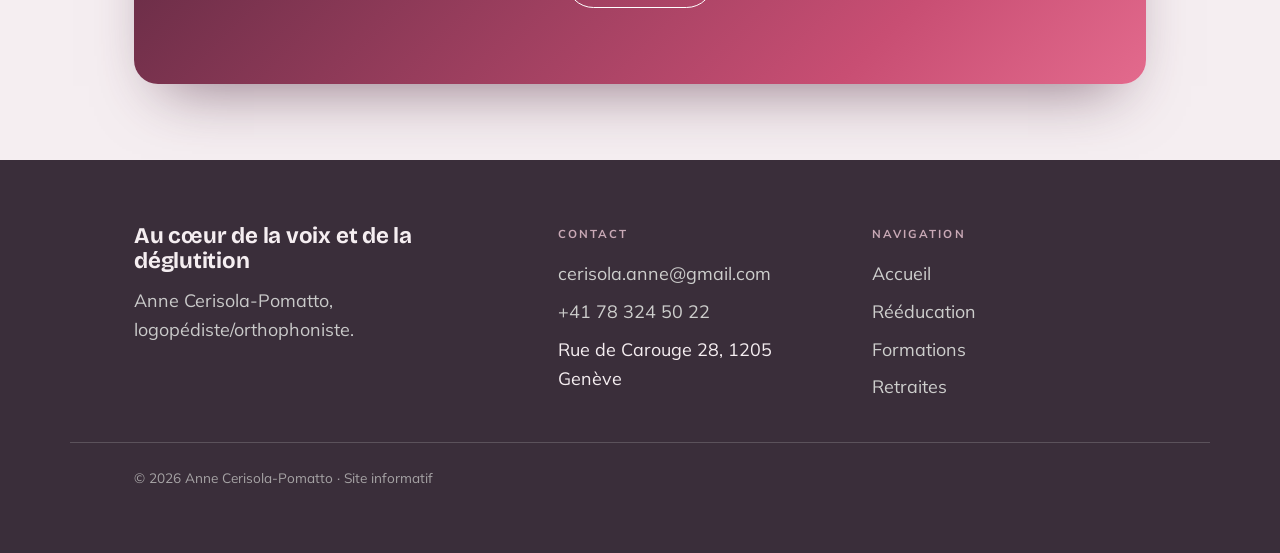
==== commit 98348b18: "Update title and description to use '/' instead of '-'" ====
--- a/index.html
+++ b/index.html
@@ -3,8 +3,8 @@
 <head>
 <meta charset="UTF-8">
 <meta name="viewport" content="width=device-width, initial-scale=1.0">
-<title>Anne Cerisola-Pomatto — Logopédiste · Orthophoniste · Voix &amp; Déglutition</title>
-<meta name="description" content="Anne Cerisola-Pomatto, logopédiste-orthophoniste à Genève. Au cœur de la voix et de la déglutition : rééducation, formation des soignants et retraites.">
+<title>Anne Cerisola-Pomatto — Logopédiste/Orthophoniste · Voix &amp; Déglutition</title>
+<meta name="description" content="Anne Cerisola-Pomatto, logopédiste/orthophoniste à Genève. Au cœur de la voix et de la déglutition : rééducation, formation des soignants et retraites.">
 <link rel="stylesheet" href="style.css">
 </head>
 <body>
@@ -34,13 +34,13 @@
   <section class="hero hero--home">
     <div class="wrap hero-inner">
       <div>
-        <p class="eyebrow">Logopédiste · Orthophoniste</p>
+        <p class="eyebrow">Logopédiste/Orthophoniste</p>
         <h1>Une approche clinique intégrant la thérapie manuelle</h1>
         <p class="lead" style="margin-bottom:1rem;">Un accompagnement attentif autour de la déglutition, de la voix&nbsp;:</p>
         <ul class="checks" style="margin:0 0 2rem; font-size:1.06rem;">
           <li>la rééducation en cabinet</li>
-          <li>la formation auprès d'équipes soignantes et de logopédistes-orthophonistes</li>
-          <li>redonner du souffle au corps, lors de retraites bien-être</li>
+          <li>la formation auprès d'équipes soignantes et de logopédistes/orthophonistes</li>
+          <li>les retraites bien-être : redonner du souffle au corps</li>
         </ul>
         <div class="hero-cta">
           <a class="btn btn-primary" href="reeducation.html">Découvrir la rééducation</a>
@@ -135,7 +135,7 @@
   <div class="wrap footer-grid">
     <div>
       <h3>Au cœur de la voix et de la déglutition</h3>
-      <p style="color:rgba(238,241,237,.8); max-width:38ch;">Anne Cerisola-Pomatto, logopédiste-orthophoniste.</p>
+      <p style="color:rgba(238,241,237,.8); max-width:38ch;">Anne Cerisola-Pomatto, logopédiste/orthophoniste.</p>
     </div>
     <div>
       <p class="footer-label">Contact</p>
--- a/style.css
+++ b/style.css
@@ -132,14 +132,14 @@
       rgba(245,238,241,.78) 60%,
       rgba(245,238,241,.20) 82%,
       rgba(245,238,241,0) 100%),
-    url('cabinet.jpg') center right / cover no-repeat;
+    url('cabinai.jpg') 100% 50% / 60% no-repeat;
 }
 .hero--home .hero-inner > div{ max-width:600px; }
 @media (max-width:860px){
   .hero--home{
     background:
       linear-gradient(180deg, rgba(245,238,241,.94) 0%, rgba(245,238,241,.88) 50%, rgba(245,238,241,.80) 100%),
-      url('cabinet.jpg') center 20% / cover no-repeat;
+      url('cabinai.jpg') center 20% / cover no-repeat;
   }
 }
 
